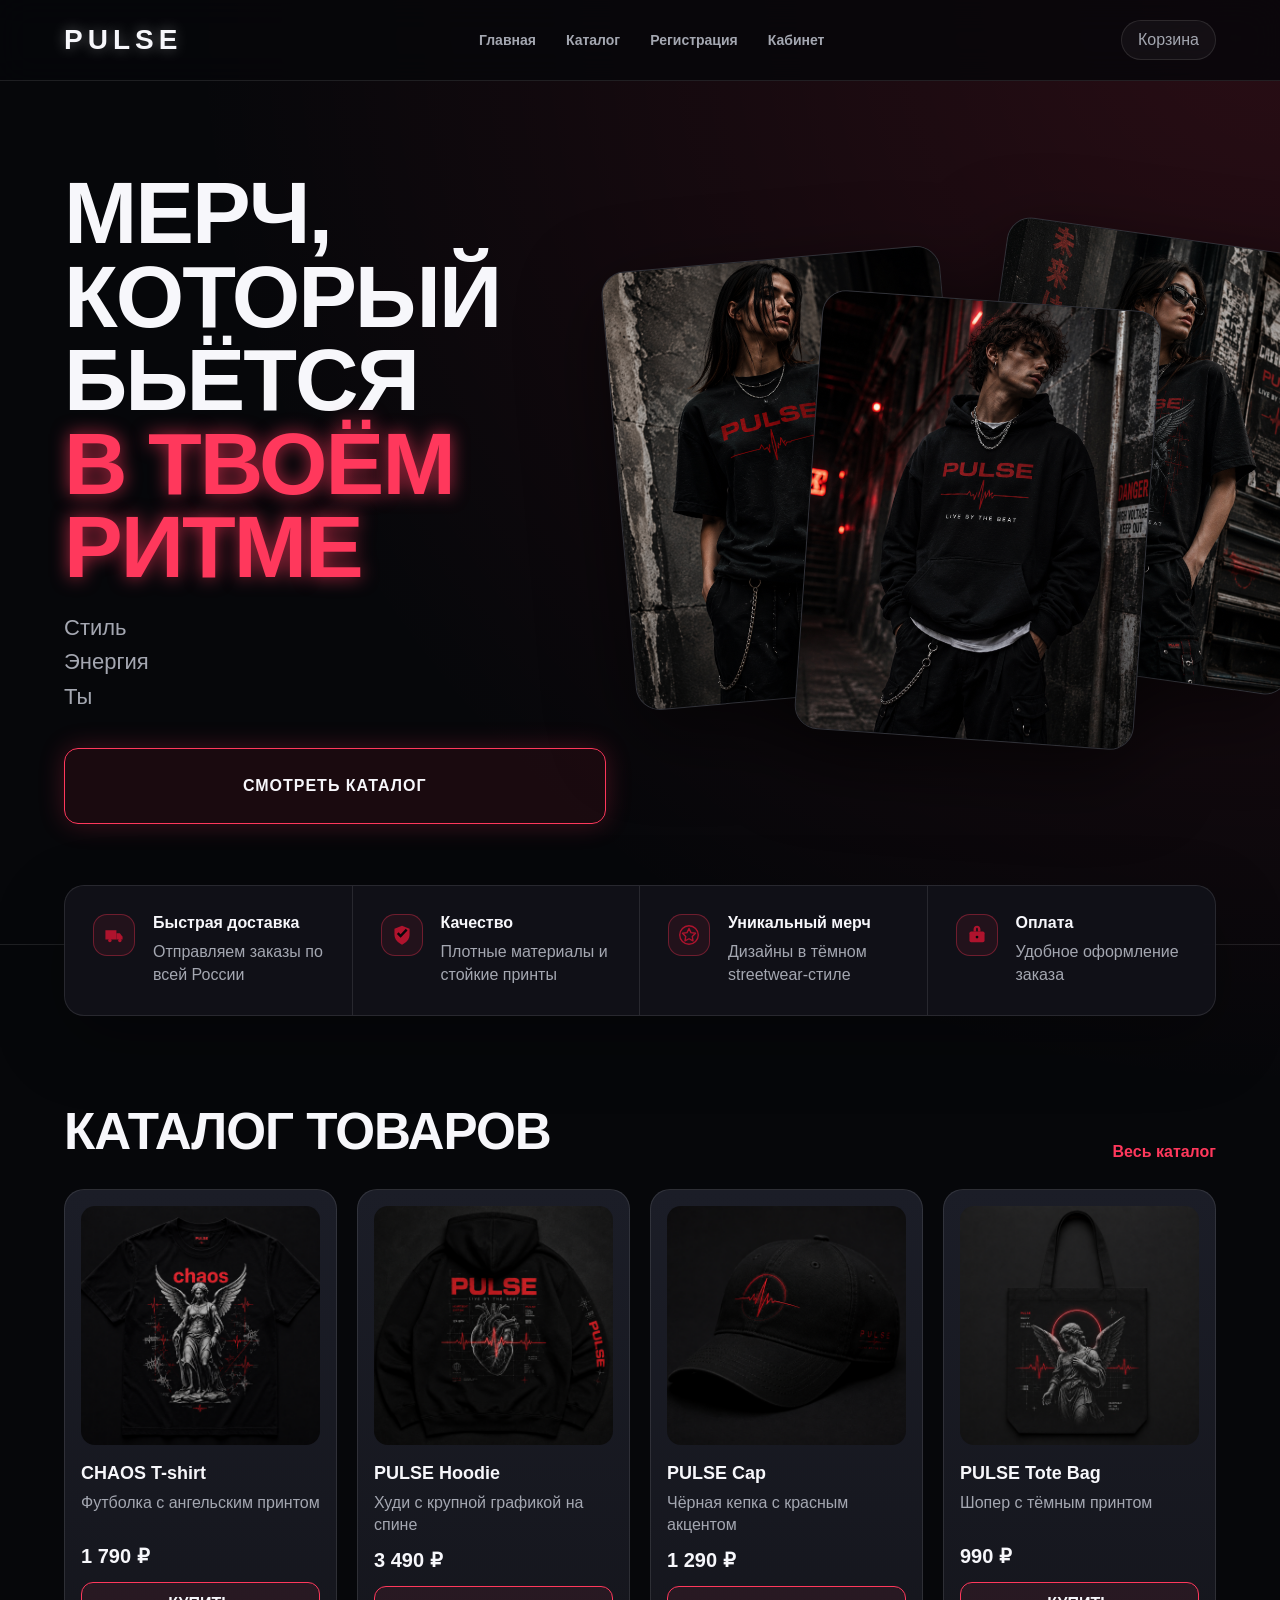
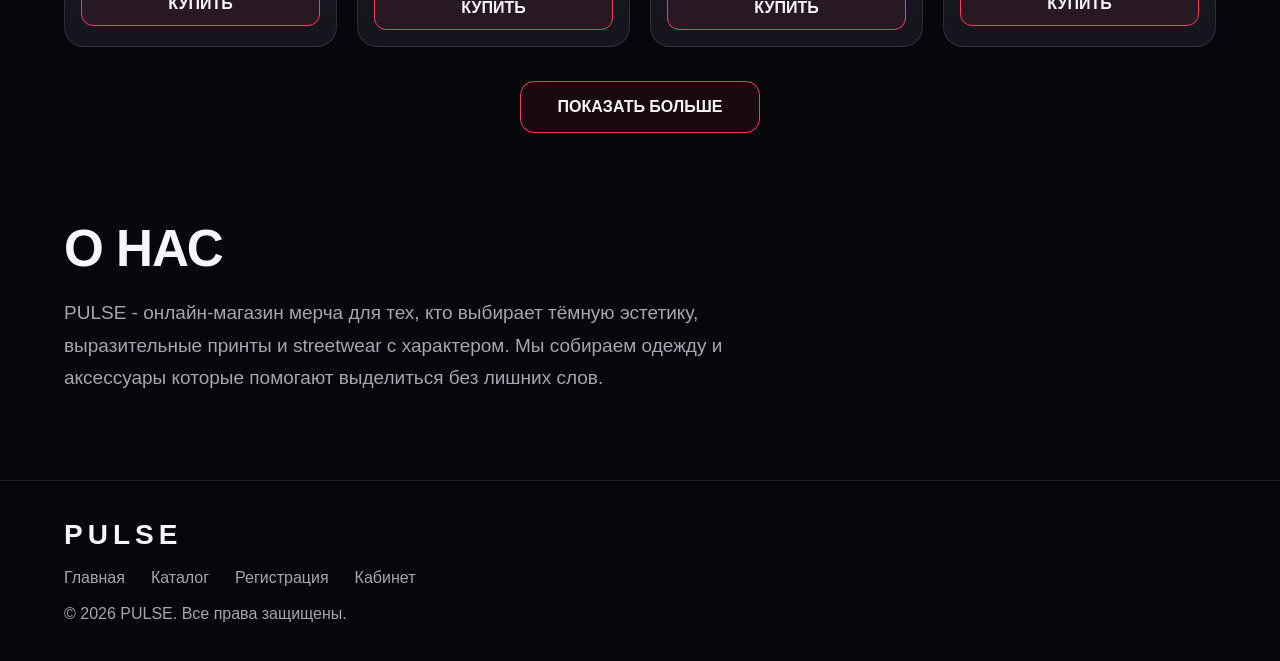
==== index.html @ 7bf06148 "Add files via upload" ====
<!DOCTYPE html>
<html lang="ru">
<head>
    <meta charset="UTF-8">
    <meta name="viewport" content="width=device-width, initial-scale=1.0">
    <title>PULSE</title>
    <link rel="stylesheet" href="css/style.css">
</head>
<body>
    <header class="header">
        <a class="header__logo" href="index.html">PULSE</a>

        <button class="header__burger" type="button" aria-label="Открыть меню">☰</button>

        <nav class="header__nav nav">
            <a class="nav__link" href="index.html">Главная</a>
            <a class="nav__link" href="products.html">Каталог</a>
            <a class="nav__link" href="registration.html">Регистрация</a>
            <a class="nav__link" href="account.html">Кабинет</a>
        </nav>

        <div class="header__cart">Корзина</div>
    </header>

    <main>
        <section class="hero">
            <div class="hero__content">
                <h1 class="hero__title">Мерч, который бьётся<br><span>в твоём ритме</span></h1>

                <div class="hero__words">
                    <span>Стиль</span>
                    <span>Энергия</span>
                    <span>Ты</span>
                </div>

                <a class="hero__button" href="products.html">Смотреть каталог</a>
            </div>

            <div class="hero__photos" aria-label="Фотографии коллекции">
                <img class="hero__photo hero__photo--one" src="img/hero-model-1.png" alt="Модель в худи PULSE">
                <img class="hero__photo hero__photo--two" src="img/hero-model-2.png" alt="Модель в футболке PULSE">
                <img class="hero__photo hero__photo--three" src="img/hero-model-3.png" alt="Модель в кепке PULSE">
            </div>
        </section>

        <section class="benefits">
            <article class="benefits__item">
                <img class="benefits__icon" src="img/icon-delivery.svg" alt="">
                <div>
                    <h3 class="benefits__title">Быстрая доставка</h3>
                    <p class="benefits__text">Отправляем заказы по всей России</p>
                </div>
            </article>
            <article class="benefits__item">
                <img class="benefits__icon" src="img/icon-quality.svg" alt="">
                <div>
                    <h3 class="benefits__title">Качество</h3>
                    <p class="benefits__text">Плотные материалы и стойкие принты</p>
                </div>
            </article>
            <article class="benefits__item">
                <img class="benefits__icon" src="img/icon-design.svg" alt="">
                <div>
                    <h3 class="benefits__title">Уникальный мерч</h3>
                    <p class="benefits__text">Дизайны в тёмном streetwear-стиле</p>
                </div>
            </article>
            <article class="benefits__item">
                <img class="benefits__icon" src="img/icon-payment.svg" alt="">
                <div>
                    <h3 class="benefits__title">Оплата</h3>
                    <p class="benefits__text">Удобное оформление заказа</p>
                </div>
            </article>
        </section>

        <section class="catalog section">
            <div class="section__top">
                <h2 class="section__title">Каталог товаров</h2>
                <a class="section__link" href="products.html">Весь каталог</a>
            </div>

            <div class="catalog__grid" id="homeProducts"></div>
            <button class="catalog__more" id="showMoreBtn" type="button">Показать больше</button>
        </section>

        <section class="about section">
            <h2 class="section__title">О нас</h2>
            <p class="about__text">PULSE - онлайн-магазин мерча для тех, кто выбирает тёмную эстетику, выразительные принты и streetwear с характером. Мы собираем одежду и аксессуары которые помогают выделиться без лишних слов.</p>
        </section>
    </main>

    <footer class="footer">
        <div class="footer__logo">PULSE</div>
        <nav class="footer__nav">
            <a class="footer__link" href="index.html">Главная</a>
            <a class="footer__link" href="products.html">Каталог</a>
            <a class="footer__link" href="registration.html">Регистрация</a>
            <a class="footer__link" href="account.html">Кабинет</a>
        </nav>
        <p class="footer__copy">© 2026 PULSE. Все права защищены.</p>
    </footer>

    <script src="js/products.js"></script>
    <script src="js/main.js"></script>
</body>
</html>
---- css/style.css ----
:root {
    --bg: #06070a;
    --bg-soft: #101117;
    --card: #15161d;
    --card-light: #1b1d27;
    --red: #af132d;
    --red-light: #ff385c;
    --text: #f7f7fb;
    --muted: #a4a7b1;
    --line: rgba(255, 255, 255, 0.1);
    --shadow: 0 0 32px rgba(255, 49, 84, 0.22);
}

* {
    box-sizing: border-box;
}

html {
    scroll-behavior: smooth;
}

body {
    margin: 0;
    font-family: Arial, Helvetica, sans-serif;
    background: radial-gradient(circle at top right, rgba(255, 49, 84, 0.14), transparent 42%), var(--bg);
    color: var(--text);
}

img {
    max-width: 100%;
    display: block;
}

a {
    color: inherit;
    text-decoration: none;
}

button,
input {
    font: inherit;
}

.header {
    position: sticky;
    top: 0;
    z-index: 20;
    display: flex;
    align-items: center;
    justify-content: space-between;
    gap: 28px;
    padding: 20px 5vw;
    background: rgba(6, 7, 10, 0.84);
    backdrop-filter: blur(16px);
    border-bottom: 1px solid var(--line);
}

.header__logo {
    font-size: 28px;
    font-weight: 900;
    letter-spacing: 5px;
    text-shadow: 0 0 14px rgba(255, 255, 255, 0.35);
}

.header__burger {
    display: none;
    border: 1px solid var(--line);
    border-radius: 10px;
    background: rgba(255,255,255,0.04);
    color: var(--text);
    padding: 8px 12px;
}

.nav {
    display: flex;
    align-items: center;
    gap: 30px;
}

.nav__link {
    color: var(--muted);
    font-size: 14px;
    font-weight: 700;
    transition: 0.25s;
}

.nav__link:hover {
    color: var(--text);
}

.header__cart {
    border: 1px solid var(--line);
    border-radius: 999px;
    padding: 10px 16px;
    color: var(--muted);
    background: rgba(255,255,255,0.04);
}

.hero {
    min-height: 690px;
    display: grid;
    grid-template-columns: minmax(420px, 0.95fr) minmax(520px, 1.05fr);
    align-items: center;
    gap: 12px;
    padding: 90px 5vw 120px;
    overflow: hidden;
    border-bottom: 1px solid var(--line);
}

.hero__content {
    max-width: 720px;
}

.hero__subtitle {
    margin: 0 0 18px;
    color: var(--red-light);
    font-size: 13px;
    font-weight: 800;
    letter-spacing: 5px;
    text-transform: uppercase;
}

.hero__title {
    margin: 0 0 26px;
    font-size: clamp(44px, 7vw, 88px);
    line-height: 0.95;
    letter-spacing: -2px;
    text-transform: uppercase;
}

.hero__title span {
    color: var(--red-light);
    text-shadow: 0 0 18px rgba(255, 56, 92, 0.7);
    animation: neonBlink 12s infinite;
}

.hero__words {
    display: flex;
    flex-direction: column;
    gap: 8px;
    margin-bottom: 38px;
    color: var(--muted);
    font-size: 22px;
    line-height: 1.2;
}

.hero__button {
    min-width: 420px;
    min-height: 76px;
    display: flex;
    align-items: center;
    justify-content: center;
    margin: 0 auto;
    border: 1px solid var(--red-light);
    border-radius: 14px;
    background: rgba(255, 49, 84, 0.08);
    box-shadow: 0 0 26px rgba(255, 49, 84, 0.24);
    color: var(--text);
    font-weight: 900;
    text-transform: uppercase;
    letter-spacing: 1px;
    transition: 0.25s;
}

.hero__button:hover {
    transform: translateY(-3px);
    box-shadow: 0 0 36px rgba(255, 49, 84, 0.42);
}

.hero__photos {
    position: relative;
    height: 560px;
}

.hero__photo {
    position: absolute;
    width: 340px;
    height: 440px;
    object-fit: cover;
    border: 1px solid rgba(255,255,255,0.12);
    border-radius: 24px;
    box-shadow: 0 26px 80px rgba(0,0,0,0.55);
    background: var(--card);
    filter: saturate(0.95);
}

.hero__photo--one {
    top: 40px;
    left: 0;
    z-index: 2;
    transform: rotate(-5deg);
}

.hero__photo--two {
    top: 82px;
    left: 190px;
    z-index: 3;
    transform: rotate(4deg);
}

.hero__photo--three {
    top: 18px;
    left: 360px;
    z-index: 1;
    transform: rotate(8deg);
}

.benefits {
    width: min(1180px, 90vw);
    margin: -60px auto 0;
    position: relative;
    display: grid;
    grid-template-columns: repeat(4, 1fr);
    border: 1px solid var(--line);
    border-radius: 20px;
    background: rgba(17, 18, 25, 0.94);
    backdrop-filter: blur(14px);
    overflow: hidden;
    box-shadow: 0 24px 70px rgba(0, 0, 0, 0.3);
}

.benefits__item {
    display: flex;
    gap: 18px;
    padding: 28px;
    border-right: 1px solid var(--line);
}

.benefits__item:last-child {
    border-right: none;
}

.benefits__icon {
    width: 42px;
    height: 42px;
    padding: 9px;
    border: 1px solid rgba(255, 49, 84, 0.35);
    border-radius: 14px;
    background: rgba(255, 49, 84, 0.08);
}

.benefits__title {
    margin: 0 0 8px;
    font-size: 16px;
}

.benefits__text {
    margin: 0;
    color: var(--muted);
    line-height: 1.45;
}

.section {
    width: min(1180px, 90vw);
    margin: 86px auto;
}

.section__top {
    display: flex;
    align-items: end;
    justify-content: space-between;
    gap: 20px;
    margin-bottom: 28px;
}

.section__title,
.page__title {
    margin: 0;
    font-size: clamp(32px, 4vw, 54px);
    text-transform: uppercase;
    letter-spacing: -1px;
}

.section__link {
    color: var(--red-light);
    font-weight: 800;
}

.catalog__grid {
    display: grid;
    grid-template-columns: repeat(4, 1fr);
    gap: 20px;
}

.product-card {
    position: relative;
    padding: 16px;
    border: 1px solid var(--line);
    border-radius: 20px;
    background: linear-gradient(180deg, var(--card-light), var(--card));
    overflow: hidden;
    transition: 0.25s;
}

.product-card:hover {
    transform: translateY(-5px);
    box-shadow: var(--shadow);
}

.product-card__image {
    width: 100%;
    aspect-ratio: 1 / 1;
    object-fit: cover;
    border-radius: 14px;
    background: #0b0b0d;
}

.product-card__name {
    margin: 18px 0 8px;
    font-size: 18px;
}

.product-card__description {
    min-height: 40px;
    margin: 0 0 12px;
    color: var(--muted);
    line-height: 1.4;
}

.product-card__price {
    margin: 0 0 14px;
    font-size: 20px;
    font-weight: 900;
}

.product-card__button {
    width: 100%;
    min-height: 44px;
    border: 1px solid var(--red-light);
    border-radius: 12px;
    background: rgba(255, 49, 84, 0.08);
    color: var(--text);
    text-transform: uppercase;
    font-weight: 900;
    cursor: pointer;
}

.catalog__more {
    display: block;
    margin: 34px auto 0;
    min-width: 240px;
    min-height: 52px;
    border: 1px solid var(--red-light);
    border-radius: 14px;
    background: rgba(255, 49, 84, 0.08);
    color: var(--text);
    font-weight: 900;
    text-transform: uppercase;
    cursor: pointer;
}

.catalog__search {
    width: 300px;
    padding: 14px 16px;
    border: 1px solid var(--line);
    border-radius: 14px;
    background: var(--card);
    color: var(--text);
    outline: none;
}

.about__text {
    max-width: 760px;
    color: var(--muted);
    font-size: 19px;
    line-height: 1.7;
}

.footer {
    padding: 38px 5vw;
    border-top: 1px solid var(--line);
    background: #050609;
}

.footer__logo {
    margin-bottom: 18px;
    font-size: 28px;
    font-weight: 900;
    letter-spacing: 5px;
}

.footer__nav {
    display: flex;
    flex-wrap: wrap;
    gap: 18px 26px;
    margin-bottom: 18px;
}

.footer__nav a {
    color: var(--muted);
}

.footer__nav a:hover {
    color: var(--red-light);
}

.footer__copy {
    margin: 0;
    color: var(--muted);
}

.page {
    min-height: 72vh;
    padding: 70px 0;
}

.form-card,
.account {
    width: min(620px, 90vw);
    margin: 0 auto;
    padding: 34px;
    border: 1px solid var(--line);
    border-radius: 22px;
    background: linear-gradient(180deg, var(--card-light), var(--card));
}

.form-card__title {
    margin: 0 0 22px;
    font-size: 38px;
    text-transform: uppercase;
}

.form-card__hint {
    color: var(--muted);
}

.form {
    display: grid;
    gap: 16px;
}

.form__label {
    display: grid;
    gap: 8px;
    color: var(--muted);
}

.form__input {
    width: 100%;
    padding: 14px 16px;
    border: 1px solid var(--line);
    border-radius: 14px;
    background: #0c0d12;
    color: var(--text);
    outline: none;
}

.form__check {
    display: flex;
    gap: 10px;
    color: var(--muted);
}

.form__message {
    margin: 0;
    color: var(--red-light);
}

.form__button {
    min-height: 52px;
    border: 1px solid var(--red-light);
    border-radius: 14px;
    background: rgba(255, 49, 84, 0.1);
    color: var(--text);
    font-weight: 900;
    text-transform: uppercase;
    cursor: pointer;
}

.account {
    display: flex;
    align-items: center;
    gap: 28px;
}

.account__avatar {
    width: 110px;
    height: 110px;
    display: grid;
    place-items: center;
    border: 1px solid var(--red-light);
    border-radius: 50%;
    color: var(--red-light);
    font-size: 52px;
    font-weight: 900;
    box-shadow: var(--shadow);
}

.account__subtitle {
    margin: 0 0 18px;
    color: var(--muted);
}

.account__data {
    display: grid;
    gap: 10px;
}

.account__data p {
    margin: 0;
    padding: 12px 14px;
    border: 1px solid var(--line);
    border-radius: 14px;
    background: rgba(255, 255, 255, 0.04);
    color: var(--text);
}

.account__data span {
    color: var(--red-light);
    font-weight: 700;
}


.error-page {
    min-height: 100vh;
    display: grid;
    place-content: center;
    justify-items: center;
    padding: 30px;
    text-align: center;
}

.error-page__title {
    margin: 0;
    color: var(--red-light);
    font-size: 110px;
    text-shadow: 0 0 24px rgba(255, 56, 92, 0.6);
}

.error-page__text {
    color: var(--muted);
    font-size: 22px;
}

@keyframes neonBlink {
    0%, 100% {
        opacity: 1;
        text-shadow: 0 0 16px rgba(255, 56, 92, 0.75), 0 0 34px rgba(255, 56, 92, 0.45);
    }
    45% {
        opacity: 0.92;
        text-shadow: 0 0 10px rgba(255, 56, 92, 0.45);
    }
    50% {
        opacity: 0.55;
        text-shadow: none;
    }
    55% {
        opacity: 1;
        text-shadow: 0 0 20px rgba(255, 56, 92, 0.85);
    }
    72% {
        opacity: 0.78;
    }
}

@media (max-width: 1120px) {
    .hero {
        grid-template-columns: 1fr;
        padding-bottom: 90px;
    }

    .hero__photos {
        width: 720px;
        max-width: 100%;
        height: 470px;
        margin-top: 10px;
    }

    .hero__photo {
        width: 270px;
        height: 360px;
    }

    .hero__photo--three {
        left: 330px;
    }

    .benefits,
    .catalog__grid {
        grid-template-columns: repeat(2, 1fr);
    }

    .benefits__item:nth-child(2) {
        border-right: none;
    }

    .benefits__item:nth-child(1),
    .benefits__item:nth-child(2) {
        border-bottom: 1px solid var(--line);
    }
}

@media (max-width: 760px) {
    .header {
        flex-wrap: wrap;
        padding: 16px 20px;
    }

    .header__burger {
        display: block;
    }

    .header__nav {
        display: none;
        width: 100%;
        flex-direction: column;
        align-items: flex-start;
        gap: 16px;
    }

    .header__nav--open {
        display: flex;
    }

    .header__cart {
        display: none;
    }

    .hero {
        padding: 60px 20px 70px;
    }

    .hero__title {
        font-size: 42px;
        letter-spacing: -1px;
    }

    .hero__button {
        width: 100%;
        min-width: 0;
        min-height: 66px;
    }

    .hero__photos {
        height: 330px;
    }

    .hero__photo {
        width: 190px;
        height: 260px;
    }

    .hero__photo--one {
        left: 0;
    }

    .hero__photo--two {
        left: 120px;
        top: 56px;
    }

    .hero__photo--three {
        left: 230px;
    }

    .benefits {
        width: calc(100% - 28px);
        margin-top: -34px;
        grid-template-columns: 1fr;
    }

    .benefits__item {
        border-right: none;
        border-bottom: 1px solid var(--line);
    }

    .benefits__item:last-child {
        border-bottom: none;
    }

    .section {
        width: calc(100% - 28px);
        margin: 60px auto;
    }

    .section__top {
        display: grid;
        align-items: start;
    }

    .catalog__search {
        width: 100%;
    }

    .catalog__grid {
        grid-template-columns: 1fr;
    }

    .account {
        display: grid;
    }
}

@media (max-width: 430px) {
    .hero__photos {
        height: 330px;
    }

    .hero__photo {
        width: 185px;
        height: 255px;
    }

    .hero__photo--two {
        left: 86px;
    }

    .hero__photo--three {
        left: 170px;
    }
}

.footer__link {
    color: var(--muted);
    transition: 0.25s;
}

.footer__link:hover {
    color: var(--text);
}

.account__orders {
    margin-top: 28px;
    display: grid;
    gap: 14px;
}

.account__heading {
    margin: 0 0 4px;
    font-size: 22px;
}

.account__order {
    padding: 18px;
    border: 1px solid var(--line);
    border-radius: 16px;
    background: rgba(255, 255, 255, 0.04);
}

.account__order-title {
    margin: 0 0 8px;
    font-size: 18px;
}

.account__order-text {
    margin: 0;
    color: var(--muted);
    line-height: 1.5;
}

.account__button {
    margin-top: 28px;
    border: 1px solid var(--red-light);
    border-radius: 12px;
    padding: 14px 22px;
    background: rgba(255, 49, 84, 0.08);
    color: var(--text);
    font-weight: 800;
    cursor: pointer;
}

.error-page__button {
    min-width: 300px;
    min-height: 64px;
    display: flex;
    align-items: center;
    justify-content: center;
    border: 1px solid var(--red-light);
    border-radius: 14px;
    background: rgba(255, 49, 84, 0.08);
    box-shadow: 0 0 26px rgba(255, 49, 84, 0.24);
    color: var(--text);
    font-weight: 900;
    text-transform: uppercase;
    letter-spacing: 1px;
    transition: 0.25s;
}

.error-page__button:hover {
    transform: translateY(-3px);
    box-shadow: 0 0 36px rgba(255, 49, 84, 0.42);
}

/* Mobile polish */
@media (max-width: 760px) {
    body {
        overflow-x: hidden;
    }

    .header {
        position: sticky;
        display: grid;
        grid-template-columns: 1fr auto;
        gap: 14px;
        padding: 14px 18px;
    }

    .header__logo {
        font-size: 24px;
        letter-spacing: 4px;
    }

    .header__burger {
        justify-self: end;
        min-width: 44px;
        min-height: 40px;
        font-size: 18px;
    }

    .header__nav {
        grid-column: 1 / -1;
        width: 100%;
        padding: 14px;
        border: 1px solid var(--line);
        border-radius: 16px;
        background: rgba(16, 17, 23, 0.96);
    }

    .nav__link {
        width: 100%;
        padding: 11px 12px;
        border-radius: 10px;
        background: rgba(255, 255, 255, 0.03);
        font-size: 15px;
    }

    .hero {
        min-height: auto;
        padding: 42px 18px 52px;
        display: flex;
        flex-direction: column;
        gap: 34px;
        text-align: center;
    }

    .hero__content {
        max-width: 100%;
    }

    .hero__title {
        font-size: clamp(34px, 11vw, 46px);
        line-height: 1.03;
        margin-bottom: 20px;
    }

    .hero__words {
        flex-direction: row;
        flex-wrap: wrap;
        justify-content: center;
        gap: 10px;
        margin-bottom: 26px;
        font-size: 16px;
    }

    .hero__words span {
        padding: 8px 12px;
        border: 1px solid var(--line);
        border-radius: 999px;
        background: rgba(255, 255, 255, 0.04);
    }

    .hero__button {
        width: 100%;
        max-width: 330px;
        min-height: 58px;
        margin: 0 auto;
        font-size: 14px;
    }

    .hero__photos {
        width: min(100%, 360px);
        height: 330px;
        margin: 0 auto;
        overflow: visible;
    }

    .hero__photo {
        width: 170px;
        height: 238px;
        border-radius: 18px;
    }

    .hero__photo--one {
        top: 36px;
        left: 0;
        transform: rotate(-6deg);
    }

    .hero__photo--two {
        top: 14px;
        left: 92px;
        transform: rotate(4deg);
    }

    .hero__photo--three {
        top: 72px;
        left: 184px;
        transform: rotate(7deg);
    }

    .benefits {
        width: calc(100% - 32px);
        margin-top: 0;
        border-radius: 18px;
    }

    .benefits__item {
        padding: 22px 18px;
        align-items: flex-start;
    }

    .benefits__icon {
        flex: 0 0 40px;
    }

    .section {
        width: calc(100% - 32px);
        margin: 54px auto;
    }

    .section__top {
        gap: 14px;
        margin-bottom: 22px;
    }

    .section__title,
    .page__title {
        font-size: clamp(28px, 9vw, 38px);
        line-height: 1.05;
    }

    .catalog__grid {
        grid-template-columns: 1fr;
        gap: 18px;
    }

    .product-card {
        max-width: 380px;
        width: 100%;
        margin: 0 auto;
        padding: 14px;
    }

    .product-card__name {
        font-size: 17px;
    }

    .product-card__description {
        min-height: auto;
        font-size: 14px;
    }

    .product-card__button,
    .catalog__more,
    .form__button,
    .account__button,
    .error-page__button {
        min-height: 50px;
    }

    .about__text {
        font-size: 16px;
        line-height: 1.6;
    }

    .footer {
        padding: 30px 18px;
        text-align: center;
    }

    .footer__logo {
        font-size: 24px;
    }

    .footer__nav {
        justify-content: center;
        gap: 12px 18px;
    }

    .page {
        padding: 44px 0;
    }

    .form-card,
    .account {
        width: calc(100% - 32px);
        padding: 22px 18px;
        border-radius: 18px;
    }

    .form-card__title {
        font-size: 30px;
        line-height: 1.05;
    }

    .form__check {
        align-items: flex-start;
        line-height: 1.4;
    }

    .account {
        justify-items: center;
        text-align: center;
        gap: 20px;
    }

    .account__avatar {
        width: 92px;
        height: 92px;
        font-size: 42px;
    }

    .account__data,
    .account__orders {
        width: 100%;
        text-align: left;
    }

    .error-page__title {
        font-size: 86px;
    }

    .error-page__text {
        font-size: 18px;
    }
}

@media (max-width: 430px) {
    .hero {
        padding-top: 36px;
    }

    .hero__photos {
        width: 300px;
        height: 286px;
    }

    .hero__photo {
        width: 145px;
        height: 210px;
    }

    .hero__photo--one {
        top: 42px;
        left: 0;
    }

    .hero__photo--two {
        top: 10px;
        left: 78px;
    }

    .hero__photo--three {
        top: 66px;
        left: 154px;
    }

    .catalog__more,
    .error-page__button {
        width: 100%;
        min-width: 0;
    }

    .account__data p {
        padding: 11px 12px;
        font-size: 14px;
        overflow-wrap: anywhere;
    }
}

@media (max-width: 360px) {
    .hero__photos {
        width: 270px;
        height: 270px;
    }

    .hero__photo {
        width: 132px;
        height: 196px;
    }

    .hero__photo--two {
        left: 68px;
    }

    .hero__photo--three {
        left: 136px;
    }
}
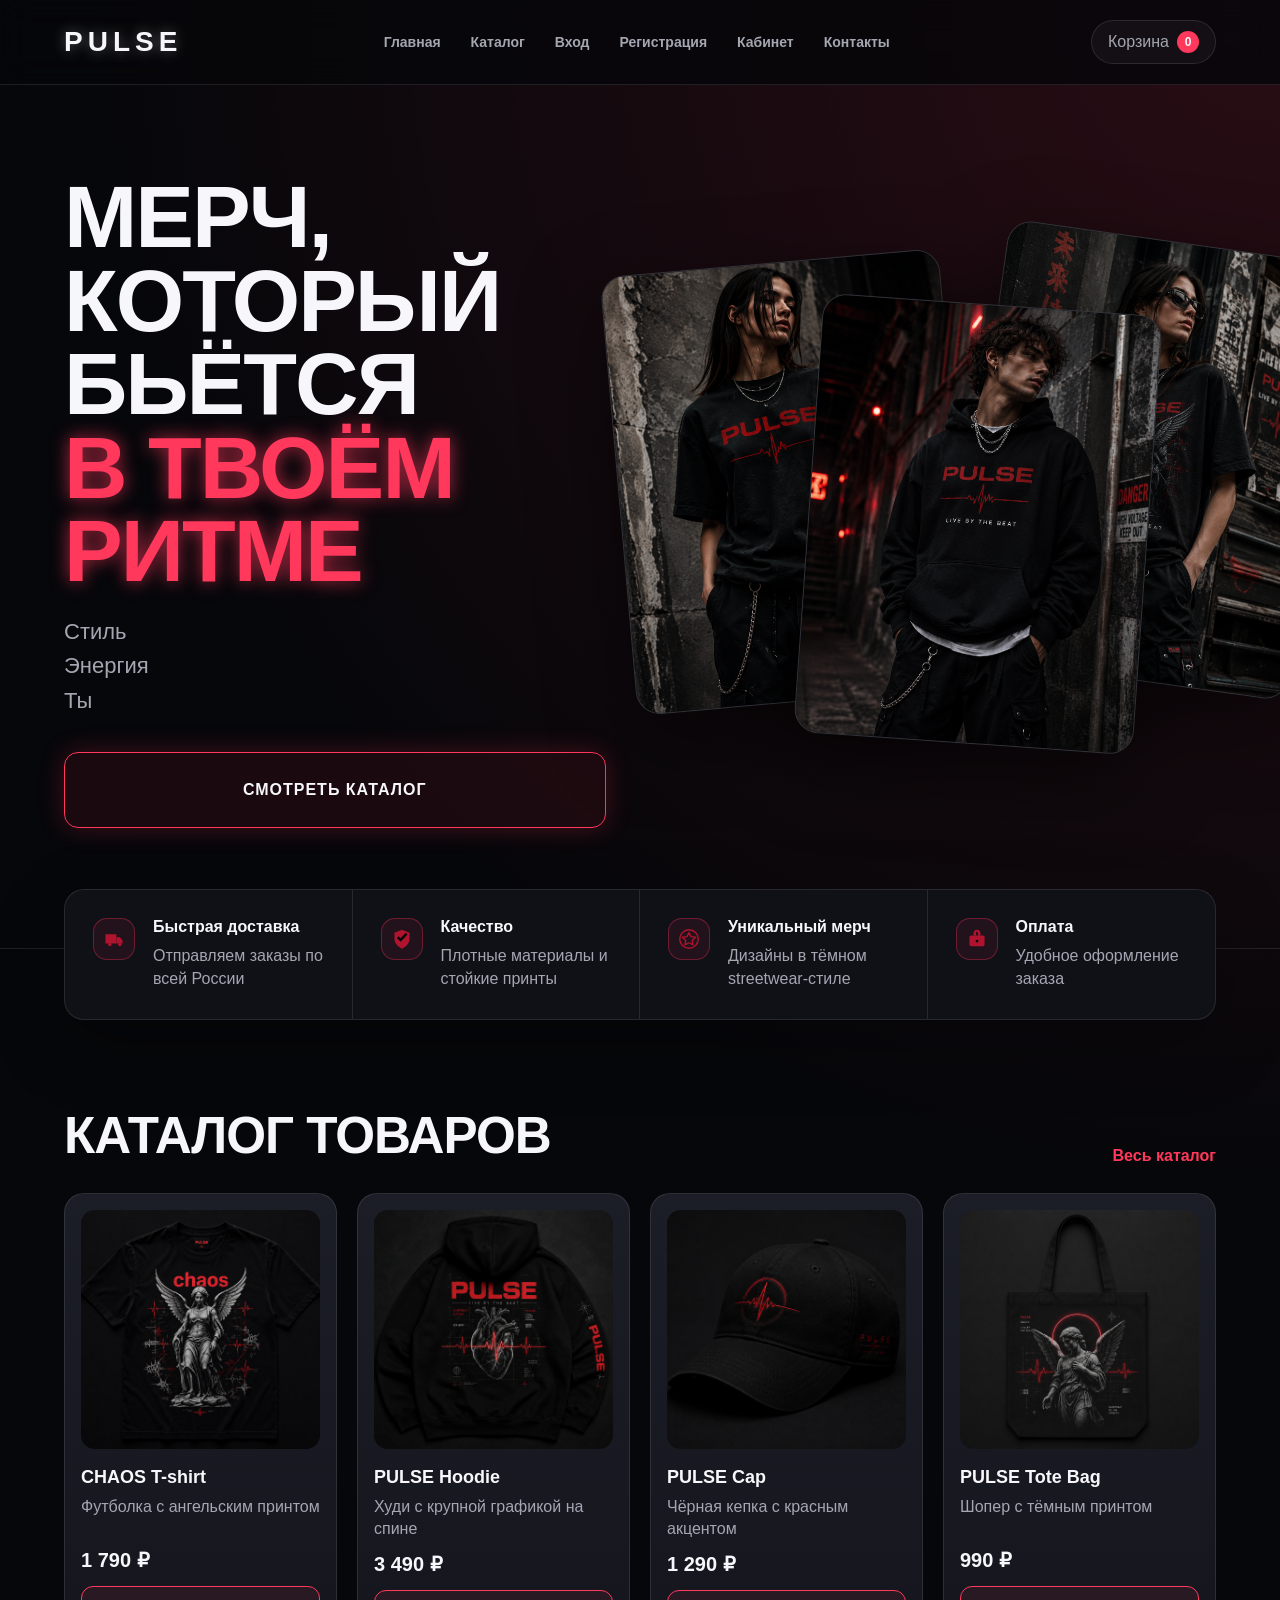
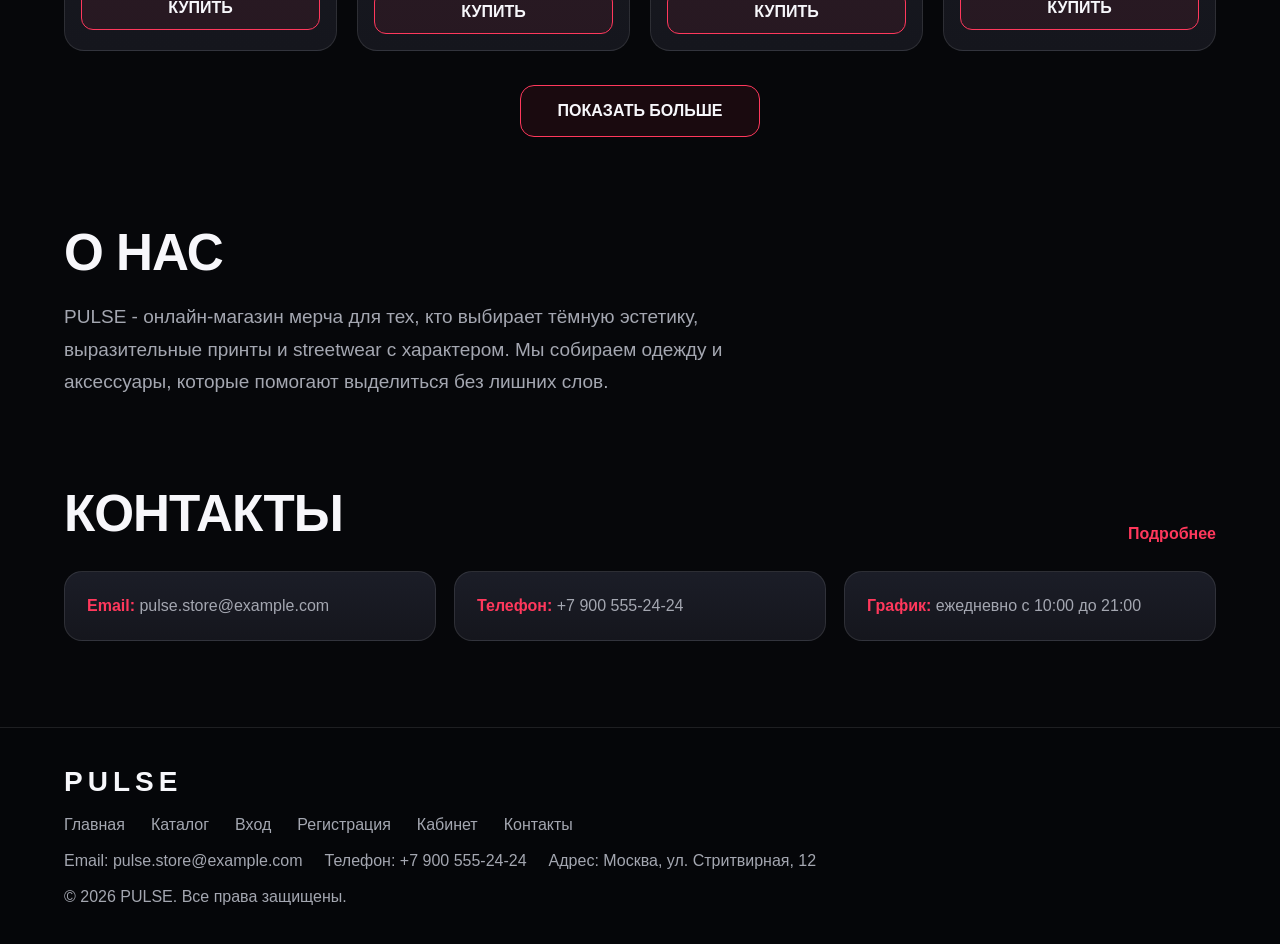
==== commit 7bca178e: "Add files via upload" ====
--- a/index.html
+++ b/index.html
@@ -15,11 +15,13 @@
         <nav class="header__nav nav">
             <a class="nav__link" href="index.html">Главная</a>
             <a class="nav__link" href="products.html">Каталог</a>
+            <a class="nav__link" href="login.html">Вход</a>
             <a class="nav__link" href="registration.html">Регистрация</a>
             <a class="nav__link" href="account.html">Кабинет</a>
+            <a class="nav__link" href="contacts.html">Контакты</a>
         </nav>
 
-        <div class="header__cart">Корзина</div>
+        <a class="header__cart" href="cart.html">Корзина <span class="header__cart-count" id="cartCount">0</span></a>
     </header>
 
     <main>
@@ -86,7 +88,19 @@
 
         <section class="about section">
             <h2 class="section__title">О нас</h2>
-            <p class="about__text">PULSE - онлайн-магазин мерча для тех, кто выбирает тёмную эстетику, выразительные принты и streetwear с характером. Мы собираем одежду и аксессуары которые помогают выделиться без лишних слов.</p>
+            <p class="about__text">PULSE - онлайн-магазин мерча для тех, кто выбирает тёмную эстетику, выразительные принты и streetwear с характером. Мы собираем одежду и аксессуары, которые помогают выделиться без лишних слов.</p>
+        </section>
+
+        <section class="contacts-preview section">
+            <div class="section__top">
+                <h2 class="section__title">Контакты</h2>
+                <a class="section__link" href="contacts.html">Подробнее</a>
+            </div>
+            <div class="contacts-preview__grid">
+                <p class="contacts-preview__item"><span>Email:</span> pulse.store@example.com</p>
+                <p class="contacts-preview__item"><span>Телефон:</span> +7 900 555-24-24</p>
+                <p class="contacts-preview__item"><span>График:</span> ежедневно с 10:00 до 21:00</p>
+            </div>
         </section>
     </main>
 
@@ -95,9 +109,16 @@
         <nav class="footer__nav">
             <a class="footer__link" href="index.html">Главная</a>
             <a class="footer__link" href="products.html">Каталог</a>
+            <a class="footer__link" href="login.html">Вход</a>
             <a class="footer__link" href="registration.html">Регистрация</a>
             <a class="footer__link" href="account.html">Кабинет</a>
+            <a class="footer__link" href="contacts.html">Контакты</a>
         </nav>
+        <div class="footer__contacts">
+            <p class="footer__contact">Email: pulse.store@example.com</p>
+            <p class="footer__contact">Телефон: +7 900 555-24-24</p>
+            <p class="footer__contact">Адрес: Москва, ул. Стритвирная, 12</p>
+        </div>
         <p class="footer__copy">© 2026 PULSE. Все права защищены.</p>
     </footer>
 
--- a/css/style.css
+++ b/css/style.css
@@ -1088,3 +1088,273 @@
         left: 136px;
     }
 }
+
+/* Final mobile hero correction */
+@media (max-width: 760px) {
+    .hero {
+        padding: 32px 16px 44px;
+        gap: 26px;
+    }
+
+    .hero__subtitle {
+        margin-bottom: 12px;
+        font-size: 11px;
+        letter-spacing: 3px;
+    }
+
+    .hero__title {
+        max-width: 330px;
+        margin: 0 auto 16px;
+        font-size: clamp(28px, 9vw, 38px);
+        line-height: 1.06;
+        letter-spacing: -0.8px;
+        overflow-wrap: anywhere;
+    }
+
+    .hero__words {
+        max-width: 320px;
+        margin: 0 auto 20px;
+        gap: 8px;
+        font-size: 14px;
+    }
+
+    .hero__words span {
+        padding: 7px 10px;
+    }
+
+    .hero__button {
+        width: auto;
+        max-width: 280px;
+        min-width: 0;
+        min-height: 50px;
+        padding: 0 22px;
+        font-size: 12px;
+        letter-spacing: 0.5px;
+        white-space: normal;
+        text-align: center;
+    }
+}
+
+@media (max-width: 430px) {
+    .hero {
+        padding: 28px 14px 38px;
+    }
+
+    .hero__title {
+        max-width: 285px;
+        font-size: clamp(25px, 8.4vw, 32px);
+        line-height: 1.08;
+    }
+
+    .hero__words {
+        max-width: 280px;
+        font-size: 13px;
+    }
+
+    .hero__button {
+        max-width: 240px;
+        min-height: 46px;
+        padding: 0 16px;
+        font-size: 11px;
+    }
+}
+
+
+/* Auth, cart and contacts */
+.header__cart {
+    display: inline-flex;
+    align-items: center;
+    gap: 8px;
+}
+
+.header__cart-count {
+    min-width: 22px;
+    height: 22px;
+    display: inline-grid;
+    place-items: center;
+    border-radius: 50%;
+    background: var(--red-light);
+    color: var(--text);
+    font-size: 12px;
+    font-weight: 900;
+}
+
+.form__link {
+    color: var(--red-light);
+    font-weight: 800;
+}
+
+.form__input--textarea {
+    min-height: 130px;
+    resize: vertical;
+}
+
+.contacts-preview__grid,
+.contacts__grid {
+    display: grid;
+    grid-template-columns: repeat(3, 1fr);
+    gap: 18px;
+}
+
+.contacts-preview__item,
+.contacts__card,
+.contacts__form,
+.cart__empty,
+.cart__summary {
+    padding: 22px;
+    border: 1px solid var(--line);
+    border-radius: 18px;
+    background: linear-gradient(180deg, var(--card-light), var(--card));
+}
+
+.contacts-preview__item {
+    margin: 0;
+    color: var(--muted);
+    line-height: 1.5;
+}
+
+.contacts-preview__item span,
+.contacts__text span {
+    color: var(--red-light);
+    font-weight: 800;
+}
+
+.contacts__grid {
+    grid-template-columns: repeat(2, 1fr);
+    margin-top: 28px;
+}
+
+.contacts__title {
+    margin: 0 0 16px;
+    font-size: 24px;
+}
+
+.contacts__text {
+    margin: 0 0 12px;
+    color: var(--muted);
+    line-height: 1.5;
+}
+
+.contacts__form {
+    margin-top: 22px;
+}
+
+.footer__contacts {
+    display: flex;
+    flex-wrap: wrap;
+    gap: 10px 22px;
+    margin-bottom: 18px;
+    color: var(--muted);
+}
+
+.footer__contact {
+    margin: 0;
+}
+
+.cart__content {
+    margin-top: 28px;
+}
+
+.cart__list {
+    display: grid;
+    gap: 18px;
+}
+
+.cart__item {
+    display: grid;
+    grid-template-columns: 120px 1fr auto;
+    align-items: center;
+    gap: 18px;
+    padding: 18px;
+    border: 1px solid var(--line);
+    border-radius: 18px;
+    background: linear-gradient(180deg, var(--card-light), var(--card));
+}
+
+.cart__image {
+    width: 120px;
+    height: 120px;
+    object-fit: cover;
+    border-radius: 14px;
+}
+
+.cart__title {
+    margin: 0 0 8px;
+    font-size: 22px;
+}
+
+.cart__text,
+.cart__price,
+.cart__empty p {
+    margin: 0;
+    color: var(--muted);
+    line-height: 1.5;
+}
+
+.cart__price {
+    margin-top: 8px;
+    color: var(--text);
+    font-weight: 800;
+}
+
+.cart__remove,
+.cart__button {
+    min-height: 46px;
+    border: 1px solid var(--red-light);
+    border-radius: 12px;
+    padding: 0 18px;
+    background: rgba(255, 49, 84, 0.08);
+    color: var(--text);
+    font-weight: 800;
+    cursor: pointer;
+}
+
+.cart__button {
+    display: inline-flex;
+    align-items: center;
+    justify-content: center;
+    margin-top: 18px;
+}
+
+.cart__summary {
+    margin-top: 20px;
+    display: flex;
+    align-items: center;
+    justify-content: space-between;
+    gap: 18px;
+}
+
+.cart__total {
+    margin: 0;
+    font-size: 24px;
+    font-weight: 900;
+}
+
+@media (max-width: 760px) {
+    .contacts-preview__grid,
+    .contacts__grid {
+        grid-template-columns: 1fr;
+    }
+
+    .footer__contacts {
+        justify-content: center;
+    }
+
+    .cart__item {
+        grid-template-columns: 92px 1fr;
+    }
+
+    .cart__image {
+        width: 92px;
+        height: 92px;
+    }
+
+    .cart__remove {
+        grid-column: 1 / -1;
+        width: 100%;
+    }
+
+    .cart__summary {
+        display: grid;
+    }
+}
